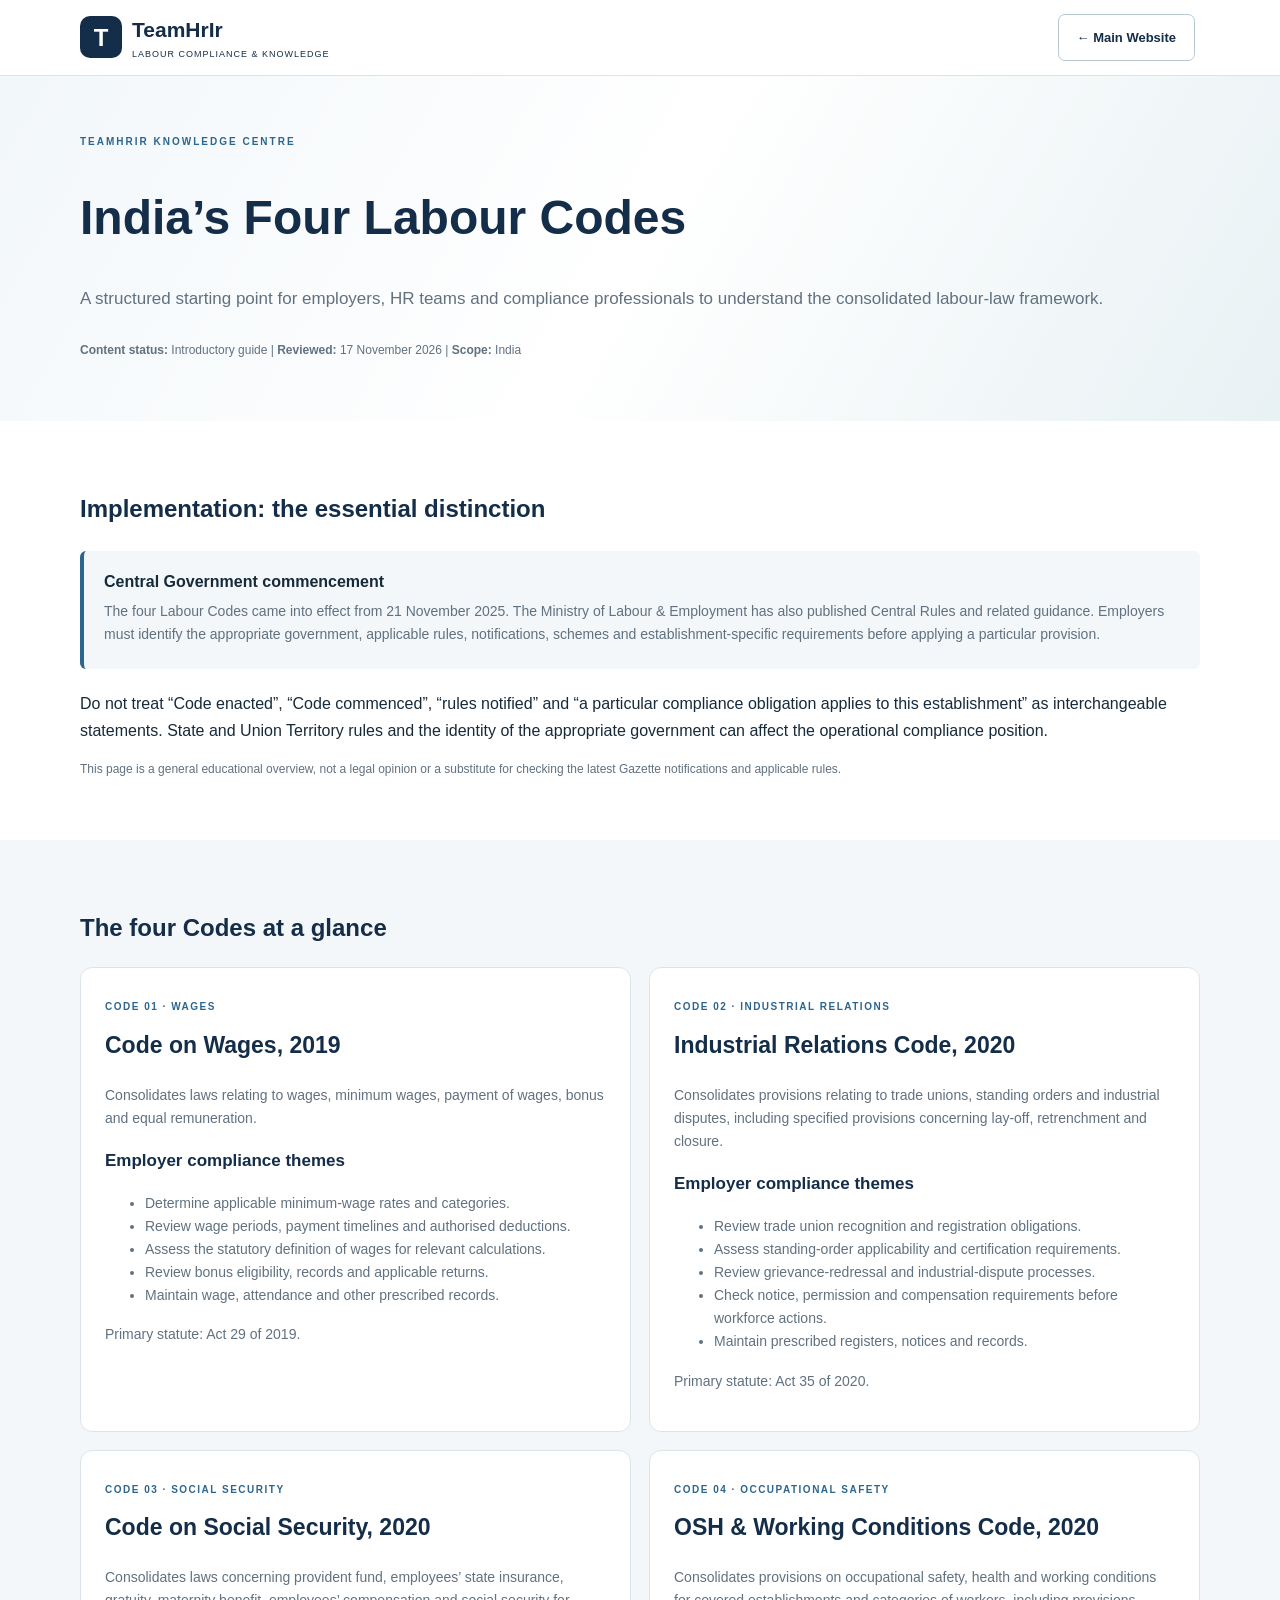
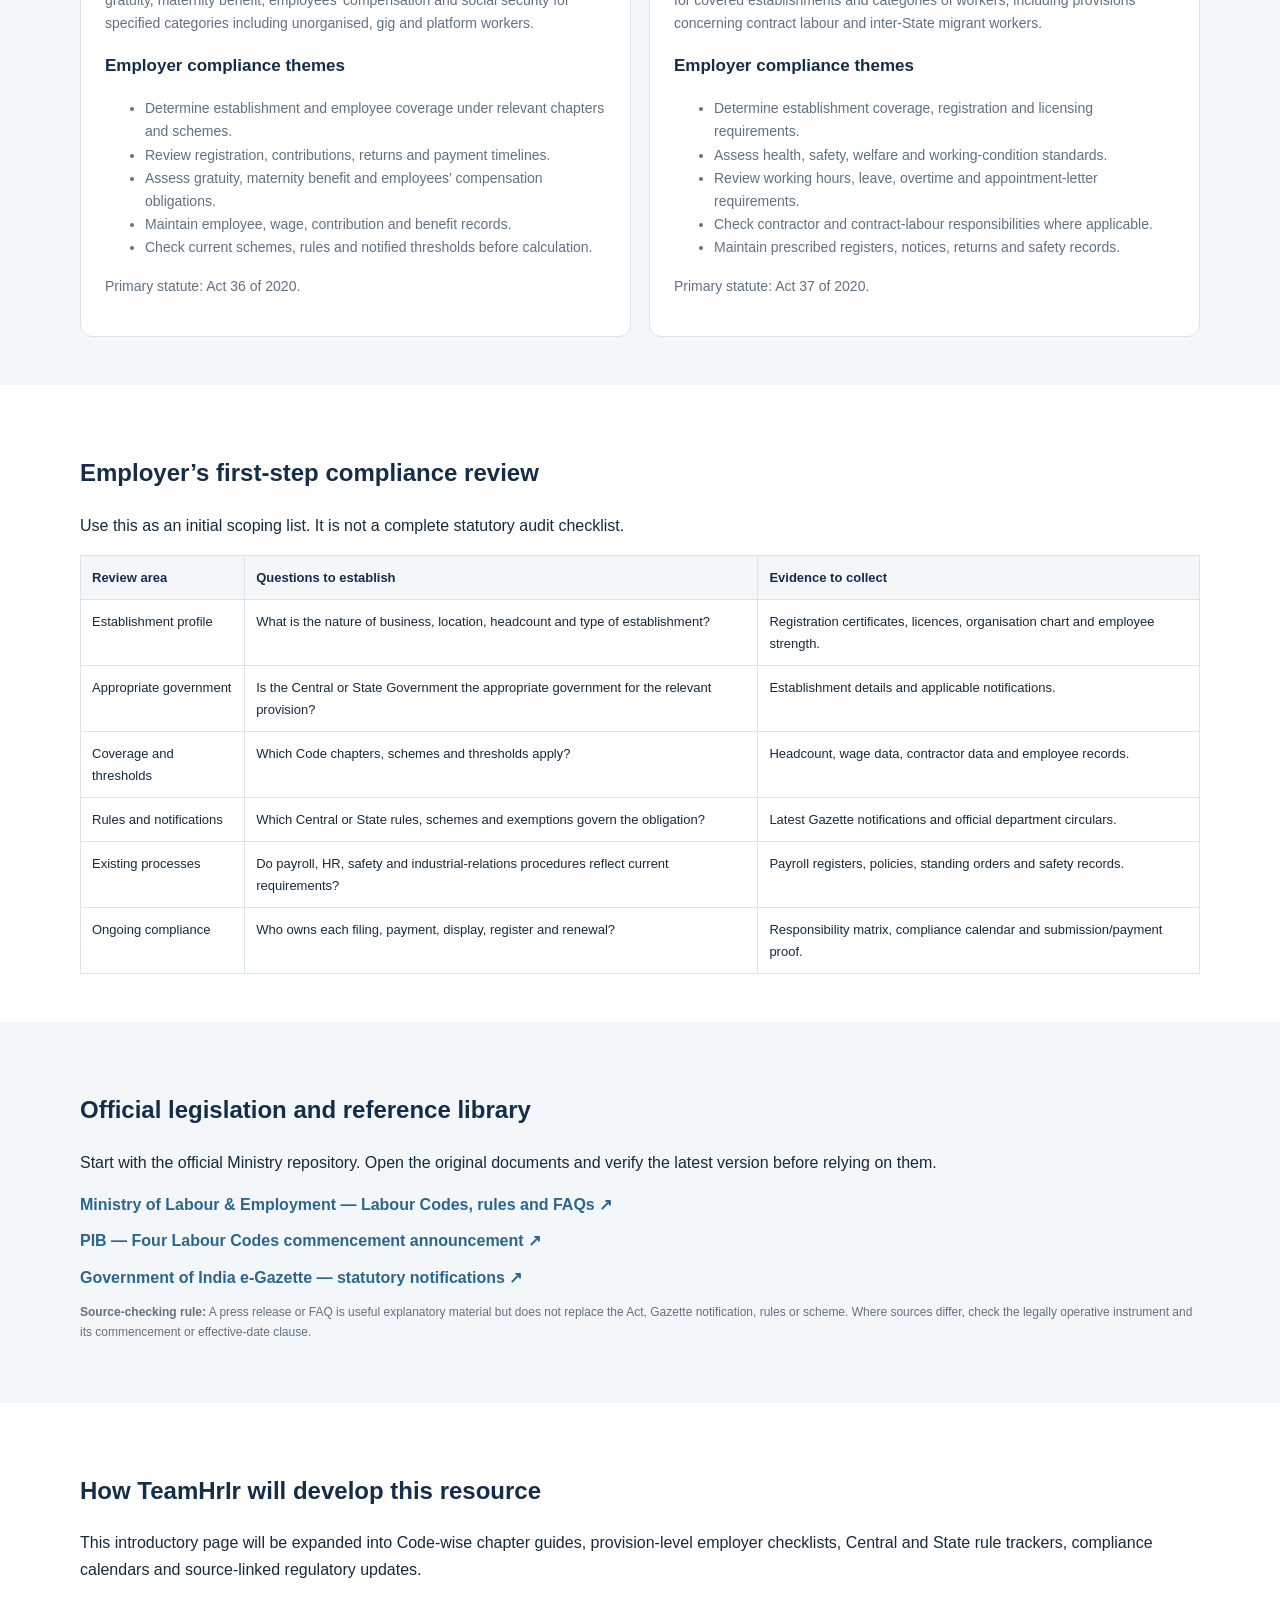
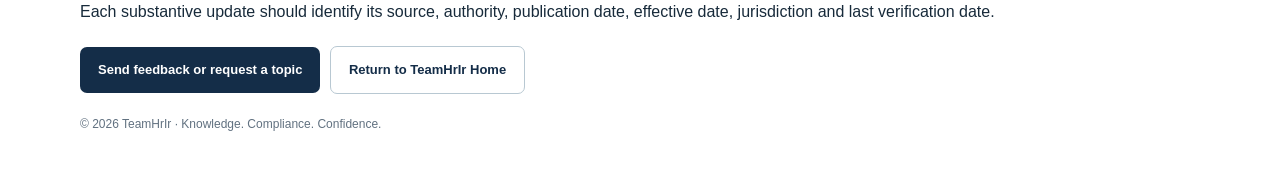
==== labour-codes.html @ 44c3511b "Create labour-codes.html" ====
<!DOCTYPE html>
<html lang="en">
<head>
<meta charset="UTF-8">
<meta name="viewport" content="width=device-width, initial-scale=1">
<meta name="description" content="TeamHrIr Labour Codes Knowledge Centre: practical introductions, employer compliance themes and official Indian labour-law sources.">
<meta name="theme-color" content="#142d48">
<title>Labour Codes Knowledge Centre | TeamHrIr</title>
<link rel="stylesheet" href="assets/styles.css">

<style>
.kc-hero {
  background: linear-gradient(120deg,#f2f7fa,#fff,#e8f1f4);
  padding: 48px 0;
}
.kc-hero h1 {
  font-size: clamp(34px,5vw,48px);
  line-height: 1.15;
  color: var(--navy);
}
.kc-meta {
  font-size: 12px;
  color: var(--muted);
}
.kc-grid {
  display: grid;
  grid-template-columns: repeat(2,minmax(0,1fr));
  gap: 18px;
}
.kc-card {
  border: 1px solid var(--line);
  border-radius: 12px;
  padding: 24px;
  background: #fff;
}
.kc-card h2 {
  font-size: 23px;
  color: var(--navy);
  margin-top: 8px;
}
.kc-card h3 {
  color: var(--navy);
  font-size: 17px;
}
.kc-card p,.kc-card li {
  font-size: 14px;
  color: var(--muted);
}
.kc-label {
  font-size: 10px;
  letter-spacing: 1.5px;
  font-weight: bold;
  color: var(--blue);
}
.kc-callout {
  background: #f3f7f9;
  border-left: 4px solid var(--blue);
  padding: 18px 20px;
  border-radius: 6px;
  margin: 22px 0;
}
.kc-callout p {
  margin: 5px 0;
  color: var(--muted);
  font-size: 14px;
}
.kc-table {
  width: 100%;
  border-collapse: collapse;
  font-size: 13px;
}
.kc-table th,.kc-table td {
  border: 1px solid var(--line);
  padding: 11px;
  text-align: left;
  vertical-align: top;
}
.kc-table th {
  background: #f3f7f9;
  color: var(--navy);
}
.kc-links a {
  display: block;
  margin: 10px 0;
  color: var(--blue);
  font-weight: bold;
  overflow-wrap: anywhere;
}
.kc-section {
  padding: 48px 0;
}
.kc-section h2 {
  color: var(--navy);
}
.kc-small {
  font-size: 12px;
  color: var(--muted);
}
@media(max-width:680px) {
  .kc-grid {
    grid-template-columns: 1fr;
  }
  .kc-table {
    font-size: 12px;
  }
  .kc-table th,.kc-table td {
    padding: 8px;
  }
}
</style>
</head>

<body>

<header class="header">
  <div class="container nav-wrap">
    <a href="index.html" class="brand">
      <span class="logo">T</span>
      <span>
        <strong>TeamHrIr</strong>
        <small>LABOUR COMPLIANCE & KNOWLEDGE</small>
      </span>
    </a>
    <a class="btn secondary" href="index.html">← Main Website</a>
  </div>
</header>

<main>

<section class="kc-hero">
  <div class="container">
    <p class="eyebrow">TEAMHRIR KNOWLEDGE CENTRE</p>
    <h1>India’s Four Labour Codes</h1>
    <p class="lead">
      A structured starting point for employers, HR teams and
      compliance professionals to understand the consolidated
      labour-law framework.
    </p>
    <p class="kc-meta">
      <strong>Content status:</strong> Introductory guide |
      <strong>Reviewed:</strong> 17 November 2026 |
      <strong>Scope:</strong> India
    </p>
  </div>
</section>

<section class="kc-section">
  <div class="container">

    <h2>Implementation: the essential distinction</h2>

    <div class="kc-callout">
      <strong>Central Government commencement</strong>
      <p>
        The four Labour Codes came into effect from
        21 November 2025. The Ministry of Labour & Employment
        has also published Central Rules and related guidance.
        Employers must identify the appropriate government,
        applicable rules, notifications, schemes and
        establishment-specific requirements before applying
        a particular provision.
      </p>
    </div>

    <p>
      Do not treat “Code enacted”, “Code commenced”,
      “rules notified” and “a particular compliance obligation
      applies to this establishment” as interchangeable statements.
      State and Union Territory rules and the identity of the
      appropriate government can affect the operational
      compliance position.
    </p>

    <p class="kc-small">
      This page is a general educational overview, not a legal
      opinion or a substitute for checking the latest Gazette
      notifications and applicable rules.
    </p>

  </div>
</section>

<section class="kc-section" style="background:#f3f7f9">
  <div class="container">

    <h2>The four Codes at a glance</h2>

    <div class="kc-grid">

      <article class="kc-card">
        <span class="kc-label">CODE 01 · WAGES</span>
        <h2>Code on Wages, 2019</h2>

        <p>
          Consolidates laws relating to wages, minimum wages,
          payment of wages, bonus and equal remuneration.
        </p>

        <h3>Employer compliance themes</h3>
        <ul>
          <li>Determine applicable minimum-wage rates and categories.</li>
          <li>Review wage periods, payment timelines and authorised deductions.</li>
          <li>Assess the statutory definition of wages for relevant calculations.</li>
          <li>Review bonus eligibility, records and applicable returns.</li>
          <li>Maintain wage, attendance and other prescribed records.</li>
        </ul>

        <p class="kc-small">Primary statute: Act 29 of 2019.</p>
      </article>

      <article class="kc-card">
        <span class="kc-label">CODE 02 · INDUSTRIAL RELATIONS</span>
        <h2>Industrial Relations Code, 2020</h2>

        <p>
          Consolidates provisions relating to trade unions,
          standing orders and industrial disputes, including
          specified provisions concerning lay-off, retrenchment
          and closure.
        </p>

        <h3>Employer compliance themes</h3>
        <ul>
          <li>Review trade union recognition and registration obligations.</li>
          <li>Assess standing-order applicability and certification requirements.</li>
          <li>Review grievance-redressal and industrial-dispute processes.</li>
          <li>Check notice, permission and compensation requirements before workforce actions.</li>
          <li>Maintain prescribed registers, notices and records.</li>
        </ul>

        <p class="kc-small">Primary statute: Act 35 of 2020.</p>
      </article>

      <article class="kc-card">
        <span class="kc-label">CODE 03 · SOCIAL SECURITY</span>
        <h2>Code on Social Security, 2020</h2>

        <p>
          Consolidates laws concerning provident fund,
          employees’ state insurance, gratuity, maternity benefit,
          employees’ compensation and social security for
          specified categories including unorganised, gig
          and platform workers.
        </p>

        <h3>Employer compliance themes</h3>
        <ul>
          <li>Determine establishment and employee coverage under relevant chapters and schemes.</li>
          <li>Review registration, contributions, returns and payment timelines.</li>
          <li>Assess gratuity, maternity benefit and employees’ compensation obligations.</li>
          <li>Maintain employee, wage, contribution and benefit records.</li>
          <li>Check current schemes, rules and notified thresholds before calculation.</li>
        </ul>

        <p class="kc-small">Primary statute: Act 36 of 2020.</p>
      </article>

      <article class="kc-card">
        <span class="kc-label">CODE 04 · OCCUPATIONAL SAFETY</span>
        <h2>OSH & Working Conditions Code, 2020</h2>

        <p>
          Consolidates provisions on occupational safety,
          health and working conditions for covered establishments
          and categories of workers, including provisions
          concerning contract labour and inter-State migrant workers.
        </p>

        <h3>Employer compliance themes</h3>
        <ul>
          <li>Determine establishment coverage, registration and licensing requirements.</li>
          <li>Assess health, safety, welfare and working-condition standards.</li>
          <li>Review working hours, leave, overtime and appointment-letter requirements.</li>
          <li>Check contractor and contract-labour responsibilities where applicable.</li>
          <li>Maintain prescribed registers, notices, returns and safety records.</li>
        </ul>

        <p class="kc-small">Primary statute: Act 37 of 2020.</p>
      </article>

    </div>
  </div>
</section>

<section class="kc-section">
  <div class="container">

    <h2>Employer’s first-step compliance review</h2>

    <p>
      Use this as an initial scoping list. It is not a
      complete statutory audit checklist.
    </p>

    <table class="kc-table">
      <thead>
        <tr>
          <th>Review area</th>
          <th>Questions to establish</th>
          <th>Evidence to collect</th>
        </tr>
      </thead>

      <tbody>
        <tr>
          <td>Establishment profile</td>
          <td>What is the nature of business, location, headcount and type of establishment?</td>
          <td>Registration certificates, licences, organisation chart and employee strength.</td>
        </tr>

        <tr>
          <td>Appropriate government</td>
          <td>Is the Central or State Government the appropriate government for the relevant provision?</td>
          <td>Establishment details and applicable notifications.</td>
        </tr>

        <tr>
          <td>Coverage and thresholds</td>
          <td>Which Code chapters, schemes and thresholds apply?</td>
          <td>Headcount, wage data, contractor data and employee records.</td>
        </tr>

        <tr>
          <td>Rules and notifications</td>
          <td>Which Central or State rules, schemes and exemptions govern the obligation?</td>
          <td>Latest Gazette notifications and official department circulars.</td>
        </tr>

        <tr>
          <td>Existing processes</td>
          <td>Do payroll, HR, safety and industrial-relations procedures reflect current requirements?</td>
          <td>Payroll registers, policies, standing orders and safety records.</td>
        </tr>

        <tr>
          <td>Ongoing compliance</td>
          <td>Who owns each filing, payment, display, register and renewal?</td>
          <td>Responsibility matrix, compliance calendar and submission/payment proof.</td>
        </tr>
      </tbody>
    </table>

  </div>
</section>

<section class="kc-section" style="background:#f3f7f9">
  <div class="container">

    <h2>Official legislation and reference library</h2>

    <p>
      Start with the official Ministry repository. Open the
      original documents and verify the latest version before
      relying on them.
    </p>

    <div class="kc-links">

      <a href="https://labour.gov.in/offerings/schemes-and-services/details/labour-codes-gzNzQzMtQWa"
         target="_blank" rel="noopener noreferrer">
        Ministry of Labour & Employment — Labour Codes, rules and FAQs ↗
      </a>

      <a href="https://www.pib.gov.in/PressReleasePage.aspx?PRID=2192463"
         target="_blank" rel="noopener noreferrer">
        PIB — Four Labour Codes commencement announcement ↗
      </a>

      <a href="https://egazette.gov.in/"
         target="_blank" rel="noopener noreferrer">
        Government of India e-Gazette — statutory notifications ↗
      </a>

    </div>

    <p class="kc-small">
      <strong>Source-checking rule:</strong>
      A press release or FAQ is useful explanatory material
      but does not replace the Act, Gazette notification,
      rules or scheme. Where sources differ, check the
      legally operative instrument and its commencement
      or effective-date clause.
    </p>

  </div>
</section>

<section class="kc-section">
  <div class="container">

    <h2>How TeamHrIr will develop this resource</h2>

    <p>
      This introductory page will be expanded into Code-wise
      chapter guides, provision-level employer checklists,
      Central and State rule trackers, compliance calendars
      and source-linked regulatory updates.
    </p>

    <p>
      Each substantive update should identify its source,
      authority, publication date, effective date,
      jurisdiction and last verification date.
    </p>

    <p>
      <a class="btn primary"
         href="mailto:teamhrir@gmail.com?subject=Labour%20Codes%20Knowledge%20Centre%20Feedback">
        Send feedback or request a topic
      </a>

      <a class="btn secondary" href="index.html">
        Return to TeamHrIr Home
      </a>
    </p>

    <p class="kc-small">
      © 2026 TeamHrIr · Knowledge. Compliance. Confidence.
    </p>

  </div>
</section>

</main>
</body>
</html>
---- assets/styles.css ----
:root {
  --navy: #142d48;
  --blue: #2c668e;
  --ink: #172a3a;
  --muted: #617180;
  --soft: #f3f7f9;
  --line: #dce4e9;
}

* {
  box-sizing: border-box;
}

html {
  scroll-behavior: smooth;
  scroll-padding-top: 85px;
}

body {
  margin: 0;
  font-family: Arial, sans-serif;
  color: var(--ink);
  line-height: 1.65;
}

a {
  color: inherit;
  text-decoration: none;
}

.container {
  width: min(1120px, 92%);
  margin: auto;
}

.header {
  position: sticky;
  top: 0;
  z-index: 10;
  background: white;
  border-bottom: 1px solid var(--line);
}

.nav-wrap {
  min-height: 75px;
  display: flex;
  justify-content: space-between;
  align-items: center;
  gap: 20px;
}

.brand {
  display: flex;
  align-items: center;
  gap: 10px;
  color: var(--navy);
}

.logo {
  background: var(--navy);
  color: white;
  width: 42px;
  height: 42px;
  display: grid;
  place-items: center;
  border-radius: 10px;
  font-size: 24px;
  font-weight: bold;
}

.brand strong {
  display: block;
  font-size: 21px;
}

.brand small {
  display: block;
  font-size: 9px;
  letter-spacing: 1px;
}

nav {
  display: flex;
  gap: 18px;
  align-items: center;
  font-size: 13px;
  font-weight: bold;
}

nav a:hover {
  color: var(--blue);
}

.nav-button {
  background: var(--navy);
  color: white;
  padding: 10px 15px;
  border-radius: 7px;
}

.menu-toggle {
  display: none;
  border: 0;
  background: white;
  font-size: 24px;
}

.hero {
  padding: 75px 0;
  background: linear-gradient(120deg, #f2f7fa, white, #e8f1f4);
}

.hero-grid,
.split {
  display: grid;
  grid-template-columns: 1.1fr .9fr;
  gap: 50px;
  align-items: center;
}

.eyebrow {
  color: var(--blue);
  font-size: 10px;
  font-weight: bold;
  letter-spacing: 2px;
}

.hero h1 {
  font-size: clamp(40px, 5vw, 62px);
  line-height: 1.1;
  color: var(--navy);
  margin: 15px 0;
}

.hero h1 span {
  color: #3b7896;
}

.lead {
  font-size: 17px;
  color: var(--muted);
  margin-bottom: 28px;
}

.btn {
  display: inline-block;
  padding: 12px 18px;
  border-radius: 7px;
  font-size: 13px;
  font-weight: bold;
  margin: 5px 5px 5px 0;
}

.primary {
  background: var(--navy);
  color: white;
}

.secondary {
  border: 1px solid #b8c8d2;
  color: var(--navy);
}

.tagline {
  margin-top: 25px;
  font-weight: bold;
  color: var(--blue);
}

.hero-panel {
  background: var(--navy);
  color: white;
  border-radius: 15px;
  padding: 28px;
}

.panel-heading {
  color: #b8d0df;
  font-size: 11px;
  letter-spacing: 2px;
}

.focus {
  display: flex;
  gap: 15px;
  align-items: center;
  padding: 20px 0;
  border-top: 1px solid #496078;
}

.focus b {
  color: #8bb8ce;
}

.focus strong,
.focus small {
  display: block;
}

.focus small {
  color: #b7c9d5;
}

.panel-footer {
  font-size: 11px;
  color: #bfd0da;
}

.trust {
  border-bottom: 1px solid var(--line);
}

.trust-grid {
  display: grid;
  grid-template-columns: repeat(3, 1fr);
  gap: 20px;
  padding: 22px 0;
}

.trust-grid strong,
.trust-grid small {
  display: block;
}

.trust-grid strong {
  color: var(--navy);
}

.trust-grid small {
  color: var(--muted);
}

.section {
  padding: 75px 0;
}

.soft {
  background: var(--soft);
}

.section-title {
  text-align: center;
  max-width: 680px;
  margin: 0 auto 40px;
}

.section-title h2,
.split h2 {
  font-size: 36px;
  line-height: 1.2;
  color: var(--navy);
}

.section-title p,
.split p {
  color: var(--muted);
}

.cards {
  display: grid;
  grid-template-columns: repeat(3, 1fr);
  gap: 20px;
}

.products {
  grid-template-columns: repeat(2, 1fr);
}

.card {
  border: 1px solid var(--line);
  border-radius: 12px;
  padding: 25px;
  background: white;
}

.card-icon {
  background: #eaf2f5;
  color: var(--navy);
  width: 45px;
  height: 45px;
  border-radius: 10px;
  display: grid;
  place-items: center;
  font-weight: bold;
}

.card h3 {
  color: var(--navy);
  font-size: 21px;
}

.card p {
  color: var(--muted);
  font-size: 13px;
}

.card a:not(.btn) {
  color: var(--blue);
  font-weight: bold;
  font-size: 13px;
}

.card ul,
.split ul {
  color: var(--muted);
  font-size: 13px;
  padding-left: 20px;
}

.update-box {
  padding: 30px;
  border: 1px solid var(--line);
  border-radius: 12px;
  background: white;
}

.update-box h3 {
  color: var(--navy);
}

.product-label {
  font-size: 10px;
  font-weight: bold;
  color: var(--blue);
}

.price {
  font-weight: bold;
  color: var(--navy) !important;
}

.note {
  text-align: center;
  font-size: 11px;
  color: var(--muted);
  margin-top: 20px;
}

.newsletter {
  background: var(--navy);
  color: white;
  padding: 55px 0;
}

.newsletter-inner {
  display: flex;
  align-items: center;
  justify-content: space-between;
  gap: 30px;
}

.newsletter h2,
.contact h2 {
  font-size: 32px;
}

.newsletter p,
.contact p {
  color: #c4d4df;
}

.light {
  color: #9bc4d5;
}

.white {
  background: white;
  color: var(--navy);
}

.contact {
  background: #1d4264;
  color: white;
  padding: 60px 0;
}

.contact-links {
  display: grid;
  gap: 12px;
}

.contact-links a,
.contact-links div {
  border: 1px solid #648097;
  border-radius: 8px;
  padding: 14px;
}

.contact-links small,
.contact-links strong {
  display: block;
}

.contact-links small {
  color: #b8d0df;
}

footer {
  background: #10243a;
  color: white;
  padding: 30px 0;
}

.footer p,
.footer small {
  color: #bdcbd5;
}

.footer small {
  font-size: 10px;
}

@media(max-width: 850px) {
  nav {
    gap: 10px;
    font-size: 11px;
  }

  .hero-grid,
  .split {
    gap: 25px;
  }
}

@media(max-width: 680px) {
  .menu-toggle {
    display: block;
  }

  nav {
    display: none;
    position: absolute;
    top: 68px;
    left: 0;
    right: 0;
    background: white;
    padding: 20px;
    flex-direction: column;
    align-items: stretch;
  }

  nav.open {
    display: flex;
  }

  .hero-grid,
  .split,
  .cards,
  .products,
  .trust-grid {
    grid-template-columns: 1fr;
  }

  .hero {
    padding: 45px 0;
  }

  .hero h1 {
    font-size: 42px;
  }

  .section {
    padding: 55px 0;
  }

  .newsletter-inner {
    flex-direction: column;
    align-items: flex-start;
  }
}
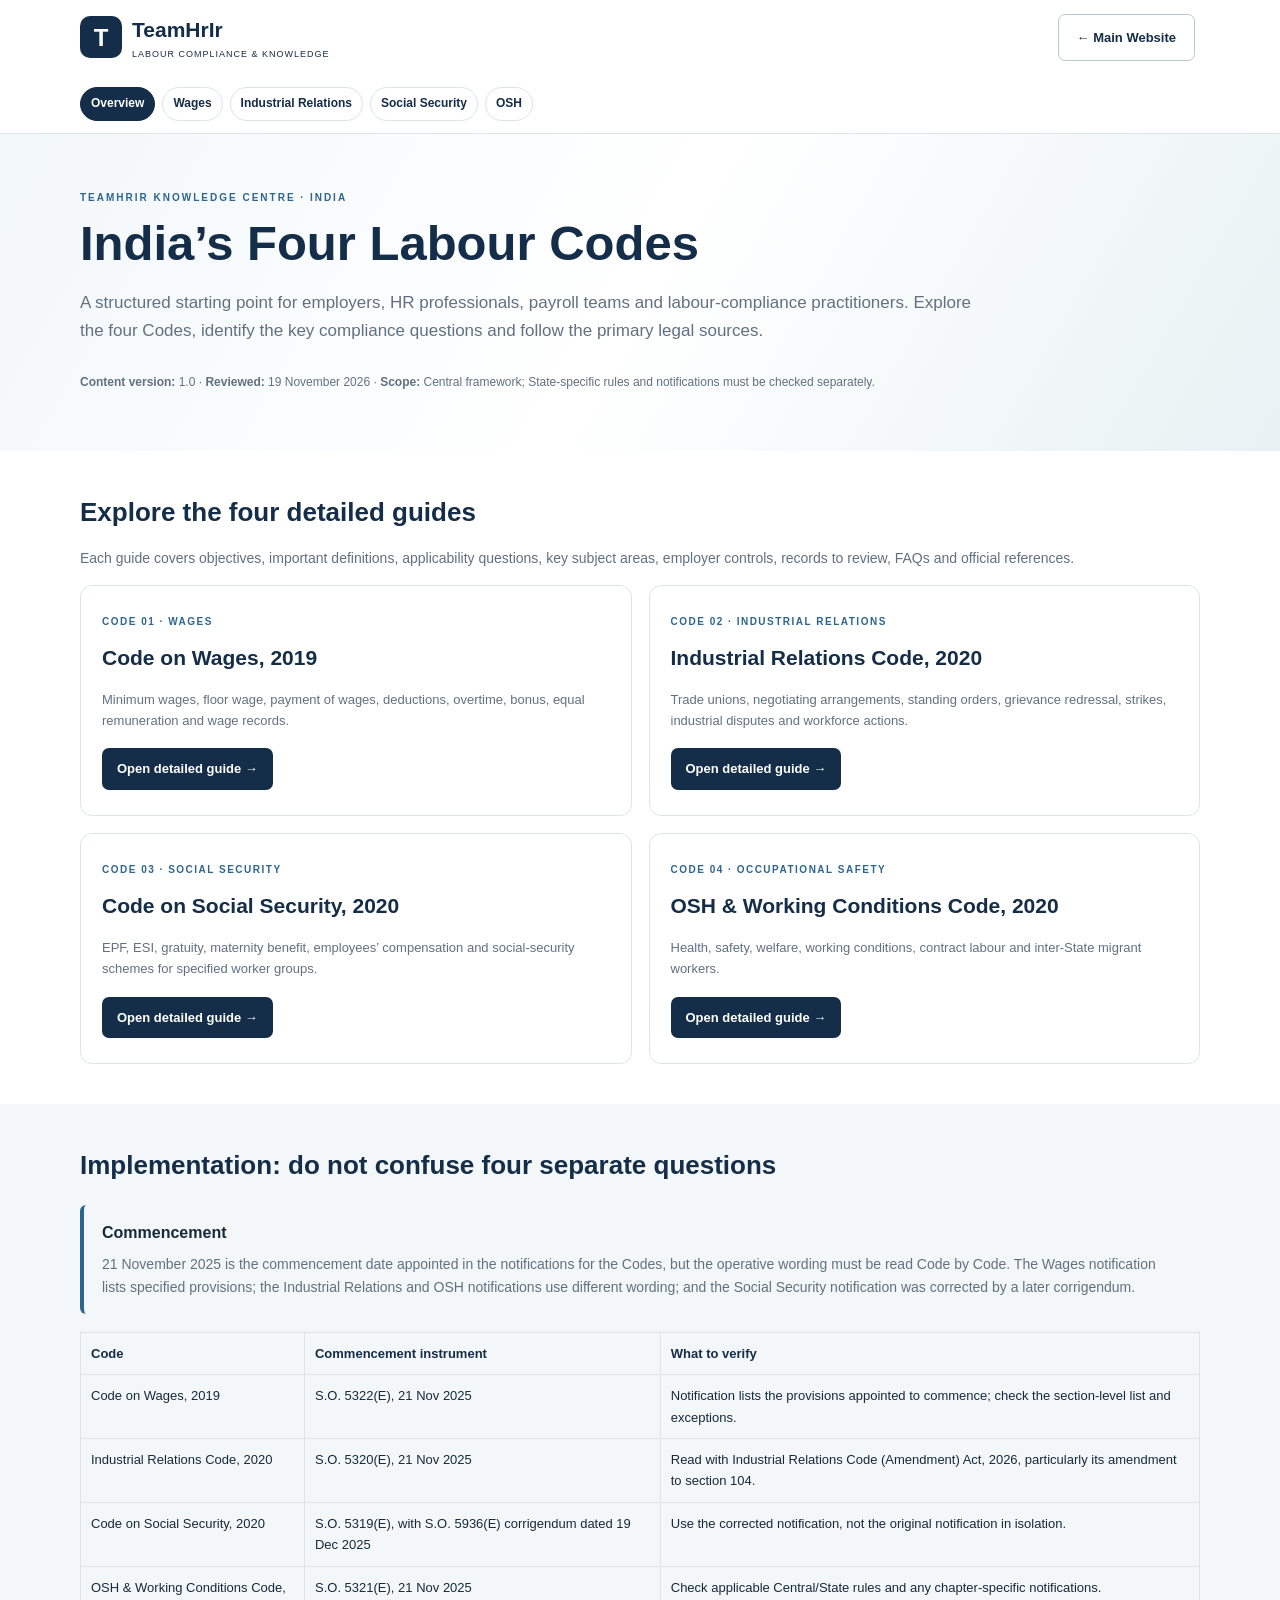
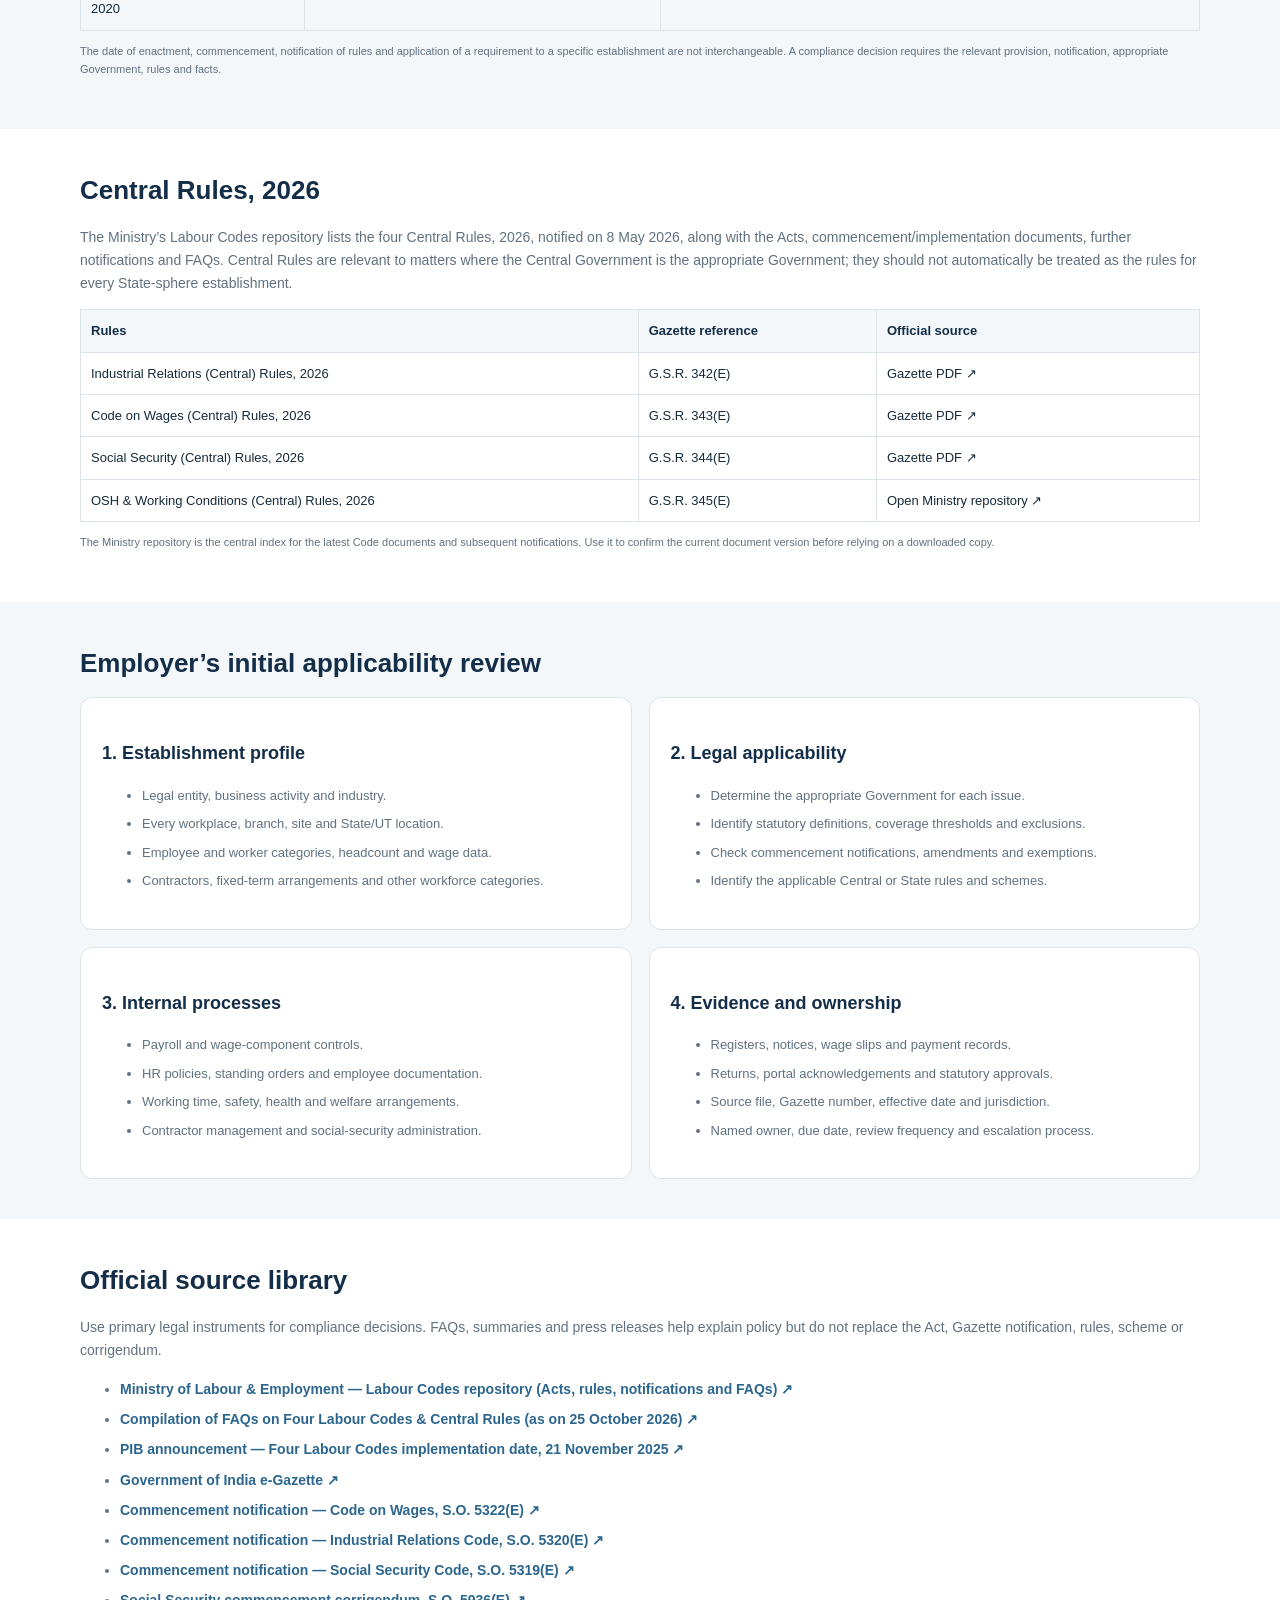
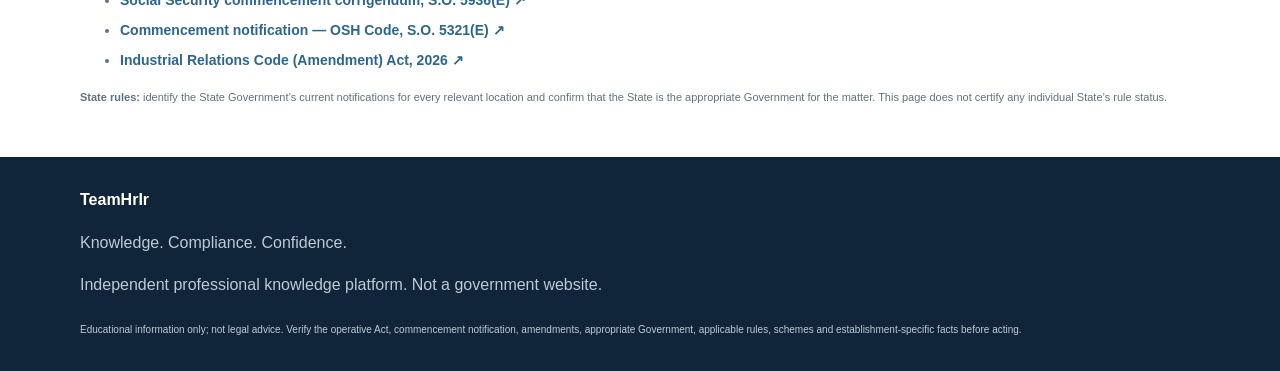
==== commit 1f0cee28: "Update labour-codes.html" ====
--- a/labour-codes.html
+++ b/labour-codes.html
@@ -1,427 +1,283 @@
-
 <!DOCTYPE html>
 <html lang="en">
-<head>
-<meta charset="UTF-8">
-<meta name="viewport" content="width=device-width, initial-scale=1">
-<meta name="description" content="TeamHrIr Labour Codes Knowledge Centre: practical introductions, employer compliance themes and official Indian labour-law sources.">
-<meta name="theme-color" content="#142d48">
-<title>Labour Codes Knowledge Centre | TeamHrIr</title>
-<link rel="stylesheet" href="assets/styles.css">
-
-<style>
-.kc-hero {
-  background: linear-gradient(120deg,#f2f7fa,#fff,#e8f1f4);
-  padding: 48px 0;
-}
-.kc-hero h1 {
-  font-size: clamp(34px,5vw,48px);
-  line-height: 1.15;
-  color: var(--navy);
-}
-.kc-meta {
-  font-size: 12px;
-  color: var(--muted);
-}
-.kc-grid {
-  display: grid;
-  grid-template-columns: repeat(2,minmax(0,1fr));
-  gap: 18px;
-}
-.kc-card {
-  border: 1px solid var(--line);
-  border-radius: 12px;
-  padding: 24px;
-  background: #fff;
-}
-.kc-card h2 {
-  font-size: 23px;
-  color: var(--navy);
-  margin-top: 8px;
-}
-.kc-card h3 {
-  color: var(--navy);
-  font-size: 17px;
-}
-.kc-card p,.kc-card li {
-  font-size: 14px;
-  color: var(--muted);
-}
-.kc-label {
-  font-size: 10px;
-  letter-spacing: 1.5px;
-  font-weight: bold;
-  color: var(--blue);
-}
-.kc-callout {
-  background: #f3f7f9;
-  border-left: 4px solid var(--blue);
-  padding: 18px 20px;
-  border-radius: 6px;
-  margin: 22px 0;
-}
-.kc-callout p {
-  margin: 5px 0;
-  color: var(--muted);
-  font-size: 14px;
-}
-.kc-table {
-  width: 100%;
-  border-collapse: collapse;
-  font-size: 13px;
-}
-.kc-table th,.kc-table td {
-  border: 1px solid var(--line);
-  padding: 11px;
-  text-align: left;
-  vertical-align: top;
-}
-.kc-table th {
-  background: #f3f7f9;
-  color: var(--navy);
-}
-.kc-links a {
-  display: block;
-  margin: 10px 0;
-  color: var(--blue);
-  font-weight: bold;
-  overflow-wrap: anywhere;
-}
-.kc-section {
-  padding: 48px 0;
-}
-.kc-section h2 {
-  color: var(--navy);
-}
-.kc-small {
-  font-size: 12px;
-  color: var(--muted);
-}
-@media(max-width:680px) {
-  .kc-grid {
-    grid-template-columns: 1fr;
-  }
-  .kc-table {
-    font-size: 12px;
-  }
-  .kc-table th,.kc-table td {
-    padding: 8px;
-  }
-}
-</style>
-</head>
-
-<body>
-
-<header class="header">
-  <div class="container nav-wrap">
-    <a href="index.html" class="brand">
-      <span class="logo">T</span>
-      <span>
-        <strong>TeamHrIr</strong>
-        <small>LABOUR COMPLIANCE & KNOWLEDGE</small>
-      </span>
-    </a>
-    <a class="btn secondary" href="index.html">← Main Website</a>
-  </div>
-</header>
-
-<main>
-
-<section class="kc-hero">
-  <div class="container">
-    <p class="eyebrow">TEAMHRIR KNOWLEDGE CENTRE</p>
-    <h1>India’s Four Labour Codes</h1>
-    <p class="lead">
-      A structured starting point for employers, HR teams and
-      compliance professionals to understand the consolidated
-      labour-law framework.
-    </p>
-    <p class="kc-meta">
-      <strong>Content status:</strong> Introductory guide |
-      <strong>Reviewed:</strong> 17 November 2026 |
-      <strong>Scope:</strong> India
-    </p>
-  </div>
-</section>
-
-<section class="kc-section">
-  <div class="container">
-
-    <h2>Implementation: the essential distinction</h2>
-
-    <div class="kc-callout">
-      <strong>Central Government commencement</strong>
-      <p>
-        The four Labour Codes came into effect from
-        21 November 2025. The Ministry of Labour & Employment
-        has also published Central Rules and related guidance.
-        Employers must identify the appropriate government,
-        applicable rules, notifications, schemes and
-        establishment-specific requirements before applying
-        a particular provision.
-      </p>
-    </div>
-
-    <p>
-      Do not treat “Code enacted”, “Code commenced”,
-      “rules notified” and “a particular compliance obligation
-      applies to this establishment” as interchangeable statements.
-      State and Union Territory rules and the identity of the
-      appropriate government can affect the operational
-      compliance position.
-    </p>
-
-    <p class="kc-small">
-      This page is a general educational overview, not a legal
-      opinion or a substitute for checking the latest Gazette
-      notifications and applicable rules.
-    </p>
-
-  </div>
-</section>
-
-<section class="kc-section" style="background:#f3f7f9">
-  <div class="container">
-
-    <h2>The four Codes at a glance</h2>
-
-    <div class="kc-grid">
-
-      <article class="kc-card">
-        <span class="kc-label">CODE 01 · WAGES</span>
-        <h2>Code on Wages, 2019</h2>
-
-        <p>
-          Consolidates laws relating to wages, minimum wages,
-          payment of wages, bonus and equal remuneration.
-        </p>
-
-        <h3>Employer compliance themes</h3>
-        <ul>
-          <li>Determine applicable minimum-wage rates and categories.</li>
-          <li>Review wage periods, payment timelines and authorised deductions.</li>
-          <li>Assess the statutory definition of wages for relevant calculations.</li>
-          <li>Review bonus eligibility, records and applicable returns.</li>
-          <li>Maintain wage, attendance and other prescribed records.</li>
-        </ul>
-
-        <p class="kc-small">Primary statute: Act 29 of 2019.</p>
-      </article>
-
-      <article class="kc-card">
-        <span class="kc-label">CODE 02 · INDUSTRIAL RELATIONS</span>
-        <h2>Industrial Relations Code, 2020</h2>
-
-        <p>
-          Consolidates provisions relating to trade unions,
-          standing orders and industrial disputes, including
-          specified provisions concerning lay-off, retrenchment
-          and closure.
-        </p>
-
-        <h3>Employer compliance themes</h3>
-        <ul>
-          <li>Review trade union recognition and registration obligations.</li>
-          <li>Assess standing-order applicability and certification requirements.</li>
-          <li>Review grievance-redressal and industrial-dispute processes.</li>
-          <li>Check notice, permission and compensation requirements before workforce actions.</li>
-          <li>Maintain prescribed registers, notices and records.</li>
-        </ul>
-
-        <p class="kc-small">Primary statute: Act 35 of 2020.</p>
-      </article>
-
-      <article class="kc-card">
-        <span class="kc-label">CODE 03 · SOCIAL SECURITY</span>
-        <h2>Code on Social Security, 2020</h2>
-
-        <p>
-          Consolidates laws concerning provident fund,
-          employees’ state insurance, gratuity, maternity benefit,
-          employees’ compensation and social security for
-          specified categories including unorganised, gig
-          and platform workers.
-        </p>
-
-        <h3>Employer compliance themes</h3>
-        <ul>
-          <li>Determine establishment and employee coverage under relevant chapters and schemes.</li>
-          <li>Review registration, contributions, returns and payment timelines.</li>
-          <li>Assess gratuity, maternity benefit and employees’ compensation obligations.</li>
-          <li>Maintain employee, wage, contribution and benefit records.</li>
-          <li>Check current schemes, rules and notified thresholds before calculation.</li>
-        </ul>
-
-        <p class="kc-small">Primary statute: Act 36 of 2020.</p>
-      </article>
-
-      <article class="kc-card">
-        <span class="kc-label">CODE 04 · OCCUPATIONAL SAFETY</span>
-        <h2>OSH & Working Conditions Code, 2020</h2>
-
-        <p>
-          Consolidates provisions on occupational safety,
-          health and working conditions for covered establishments
-          and categories of workers, including provisions
-          concerning contract labour and inter-State migrant workers.
-        </p>
-
-        <h3>Employer compliance themes</h3>
-        <ul>
-          <li>Determine establishment coverage, registration and licensing requirements.</li>
-          <li>Assess health, safety, welfare and working-condition standards.</li>
-          <li>Review working hours, leave, overtime and appointment-letter requirements.</li>
-          <li>Check contractor and contract-labour responsibilities where applicable.</li>
-          <li>Maintain prescribed registers, notices, returns and safety records.</li>
-        </ul>
-
-        <p class="kc-small">Primary statute: Act 37 of 2020.</p>
-      </article>
-
-    </div>
-  </div>
-</section>
-
-<section class="kc-section">
-  <div class="container">
-
-    <h2>Employer’s first-step compliance review</h2>
-
-    <p>
-      Use this as an initial scoping list. It is not a
-      complete statutory audit checklist.
-    </p>
-
-    <table class="kc-table">
-      <thead>
-        <tr>
-          <th>Review area</th>
-          <th>Questions to establish</th>
-          <th>Evidence to collect</th>
-        </tr>
-      </thead>
-
-      <tbody>
-        <tr>
-          <td>Establishment profile</td>
-          <td>What is the nature of business, location, headcount and type of establishment?</td>
-          <td>Registration certificates, licences, organisation chart and employee strength.</td>
-        </tr>
-
-        <tr>
-          <td>Appropriate government</td>
-          <td>Is the Central or State Government the appropriate government for the relevant provision?</td>
-          <td>Establishment details and applicable notifications.</td>
-        </tr>
-
-        <tr>
-          <td>Coverage and thresholds</td>
-          <td>Which Code chapters, schemes and thresholds apply?</td>
-          <td>Headcount, wage data, contractor data and employee records.</td>
-        </tr>
-
-        <tr>
-          <td>Rules and notifications</td>
-          <td>Which Central or State rules, schemes and exemptions govern the obligation?</td>
-          <td>Latest Gazette notifications and official department circulars.</td>
-        </tr>
-
-        <tr>
-          <td>Existing processes</td>
-          <td>Do payroll, HR, safety and industrial-relations procedures reflect current requirements?</td>
-          <td>Payroll registers, policies, standing orders and safety records.</td>
-        </tr>
-
-        <tr>
-          <td>Ongoing compliance</td>
-          <td>Who owns each filing, payment, display, register and renewal?</td>
-          <td>Responsibility matrix, compliance calendar and submission/payment proof.</td>
-        </tr>
-      </tbody>
-    </table>
-
-  </div>
-</section>
-
-<section class="kc-section" style="background:#f3f7f9">
-  <div class="container">
-
-    <h2>Official legislation and reference library</h2>
-
-    <p>
-      Start with the official Ministry repository. Open the
-      original documents and verify the latest version before
-      relying on them.
-    </p>
-
-    <div class="kc-links">
-
-      <a href="https://labour.gov.in/offerings/schemes-and-services/details/labour-codes-gzNzQzMtQWa"
-         target="_blank" rel="noopener noreferrer">
-        Ministry of Labour & Employment — Labour Codes, rules and FAQs ↗
-      </a>
-
-      <a href="https://www.pib.gov.in/PressReleasePage.aspx?PRID=2192463"
-         target="_blank" rel="noopener noreferrer">
-        PIB — Four Labour Codes commencement announcement ↗
-      </a>
-
-      <a href="https://egazette.gov.in/"
-         target="_blank" rel="noopener noreferrer">
-        Government of India e-Gazette — statutory notifications ↗
-      </a>
-
-    </div>
-
-    <p class="kc-small">
-      <strong>Source-checking rule:</strong>
-      A press release or FAQ is useful explanatory material
-      but does not replace the Act, Gazette notification,
-      rules or scheme. Where sources differ, check the
-      legally operative instrument and its commencement
-      or effective-date clause.
-    </p>
-
-  </div>
-</section>
-
-<section class="kc-section">
-  <div class="container">
-
-    <h2>How TeamHrIr will develop this resource</h2>
-
-    <p>
-      This introductory page will be expanded into Code-wise
-      chapter guides, provision-level employer checklists,
-      Central and State rule trackers, compliance calendars
-      and source-linked regulatory updates.
-    </p>
-
-    <p>
-      Each substantive update should identify its source,
-      authority, publication date, effective date,
-      jurisdiction and last verification date.
-    </p>
-
-    <p>
-      <a class="btn primary"
-         href="mailto:teamhrir@gmail.com?subject=Labour%20Codes%20Knowledge%20Centre%20Feedback">
-        Send feedback or request a topic
-      </a>
-
-      <a class="btn secondary" href="index.html">
-        Return to TeamHrIr Home
-      </a>
-    </p>
-
-    <p class="kc-small">
-      © 2026 TeamHrIr · Knowledge. Compliance. Confidence.
-    </p>
-
-  </div>
-</section>
-
-</main>
-</body>
-</html>
+  <head>
+    <meta charset="UTF-8">
+    <meta name="viewport" content="width=device-width, initial-scale=1">
+    <meta name="description" content="Overview of the four Indian Labour Codes, commencement instruments, Central Rules 2026 and employer applicability review.">
+    <meta name="theme-color" content="#142d48">
+    <title>Labour Codes Knowledge Centre | TeamHrIr</title>
+    <link rel="stylesheet" href="assets/styles.css"><style>
+.kc-hero{padding:46px 0;background:linear-gradient(120deg,#f2f7fa,#fff,#e8f1f4)}
+.kc-hero h1{font-size:clamp(34px,5vw,49px);line-height:1.13;color:var(--navy);margin:10px 0}
+.kc-hero .lead{max-width:900px}
+.kc-meta{font-size:12px;color:var(--muted)}
+.kc-subnav{display:flex;gap:7px;flex-wrap:wrap;padding:12px 0;overflow-x:auto}
+.kc-subnav a{font-size:12px;font-weight:bold;color:var(--navy);border:1px solid var(--line);border-radius:20px;padding:6px 10px;white-space:nowrap}
+.kc-subnav a.active{background:var(--navy);color:#fff;border-color:var(--navy)}
+.kc-section{padding:40px 0}
+.kc-section h2{font-size:26px;color:var(--navy);margin:0 0 12px}
+.kc-section h3{font-size:18px;color:var(--navy);margin:20px 0 6px}
+.kc-section p,.kc-section li{font-size:14px;color:var(--muted)}
+.kc-section li{margin:7px 0}
+.kc-grid{display:grid;grid-template-columns:repeat(2,minmax(0,1fr));gap:17px}
+.kc-card{border:1px solid var(--line);border-radius:12px;padding:21px;background:#fff}
+.kc-card h2{font-size:21px;margin:8px 0}
+.kc-card p,.kc-card li{font-size:13px;color:var(--muted)}
+.kc-label{font-size:10px;letter-spacing:1.5px;color:var(--blue);font-weight:bold}
+.kc-callout{background:#f3f7f9;border-left:4px solid var(--blue);border-radius:6px;padding:15px 18px;margin:18px 0}
+.kc-callout p{margin:6px 0 0}
+.kc-table{width:100%;border-collapse:collapse;font-size:13px}
+.kc-table th,.kc-table td{border:1px solid var(--line);padding:10px;text-align:left;vertical-align:top}
+.kc-table th{background:#f3f7f9;color:var(--navy)}
+.kc-links a{color:var(--blue);font-weight:bold;overflow-wrap:anywhere}
+.kc-small{font-size:11px!important;color:var(--muted)}
+.kc-action{border:1px solid var(--line);border-radius:9px;background:#fff;padding:14px;margin:11px 0}
+.kc-action strong{color:var(--navy)}
+.kc-action p{margin:5px 0 0}
+.kc-btn{display:inline-block;background:var(--navy);color:#fff!important;padding:10px 15px;border-radius:7px;font-size:13px;font-weight:bold;margin:4px 5px 4px 0}
+.kc-btn.alt{background:#fff;color:var(--navy)!important;border:1px solid #b8c8d2}
+@media(max-width:680px){.kc-grid{grid-template-columns:1fr}.kc-section{padding:29px 0}.kc-table{font-size:11px}.kc-table th,.kc-table td{padding:7px}}
+</style></head>
+    <body>
+      <header class="header">
+        <div class="container nav-wrap">
+          <a href="index.html" class="brand">
+            <span class="logo">T</span>
+            <span>
+              <strong>TeamHrIr</strong>
+              <small>LABOUR COMPLIANCE &amp; KNOWLEDGE</small>
+            </span>
+          </a>
+          <a class="btn secondary" href="index.html">← Main Website</a>
+        </div>
+        <div class="container kc-subnav">
+          <a class="active" href="labour-codes.html">Overview</a>
+          <a class="" href="code-on-wages.html">Wages</a>
+          <a class="" href="industrial-relations.html">Industrial Relations</a>
+          <a class="" href="social-security.html">Social Security</a>
+          <a class="" href="osh-code.html">OSH</a>
+        </div>
+      </header>
+      <main>
+        <section class="kc-hero">
+          <div class="container">
+            <p class="eyebrow">TEAMHRIR KNOWLEDGE CENTRE · INDIA</p>
+            <h1>India’s Four Labour Codes</h1>
+            <p class="lead">A structured starting point for employers, HR professionals, payroll teams and labour-compliance practitioners. Explore the four Codes, identify the key compliance questions and follow the primary legal sources.</p>
+            <p class="kc-meta">
+              <b>Content version:</b> 1.0 · <b>Reviewed:</b> 19 November 2026 · <b>Scope:</b> Central framework; State-specific rules and notifications must be checked separately.</p>
+            </div>
+          </section>
+          <section class="kc-section">
+            <div class="container">
+              <h2>Explore the four detailed guides</h2>
+              <p>Each guide covers objectives, important definitions, applicability questions, key subject areas, employer controls, records to review, FAQs and official references.</p>
+              <div class="kc-grid">
+                <article class="kc-card">
+                  <span class="kc-label">CODE 01 · WAGES</span>
+                  <h2>Code on Wages, 2019</h2>
+                  <p>Minimum wages, floor wage, payment of wages, deductions, overtime, bonus, equal remuneration and wage records.</p>
+                  <a class="kc-btn" href="code-on-wages.html">Open detailed guide →</a>
+                </article>
+                <article class="kc-card">
+                  <span class="kc-label">CODE 02 · INDUSTRIAL RELATIONS</span>
+                  <h2>Industrial Relations Code, 2020</h2>
+                  <p>Trade unions, negotiating arrangements, standing orders, grievance redressal, strikes, industrial disputes and workforce actions.</p>
+                  <a class="kc-btn" href="industrial-relations.html">Open detailed guide →</a>
+                </article>
+                <article class="kc-card">
+                  <span class="kc-label">CODE 03 · SOCIAL SECURITY</span>
+                  <h2>Code on Social Security, 2020</h2>
+                  <p>EPF, ESI, gratuity, maternity benefit, employees’ compensation and social-security schemes for specified worker groups.</p>
+                  <a class="kc-btn" href="social-security.html">Open detailed guide →</a>
+                </article>
+                <article class="kc-card">
+                  <span class="kc-label">CODE 04 · OCCUPATIONAL SAFETY</span>
+                  <h2>OSH &amp; Working Conditions Code, 2020</h2>
+                  <p>Health, safety, welfare, working conditions, contract labour and inter-State migrant workers.</p>
+                  <a class="kc-btn" href="osh-code.html">Open detailed guide →</a>
+                </article>
+              </div>
+            </div>
+          </section>
+          <section class="kc-section soft">
+            <div class="container">
+              <h2>Implementation: do not confuse four separate questions</h2>
+              <div class="kc-callout">
+                <b>Commencement</b>
+                <p>21 November 2025 is the commencement date appointed in the notifications for the Codes, but the operative wording must be read Code by Code. The Wages notification lists specified provisions; the Industrial Relations and OSH notifications use different wording; and the Social Security notification was corrected by a later corrigendum.</p>
+              </div>
+              <table class="kc-table">
+                <thead>
+                  <tr>
+                    <th>Code</th>
+                    <th>Commencement instrument</th>
+                    <th>What to verify</th>
+                  </tr>
+                </thead>
+                <tbody>
+                  <tr>
+                    <td>Code on Wages, 2019</td>
+                    <td>S.O. 5322(E), 21 Nov 2025</td>
+                    <td>Notification lists the provisions appointed to commence; check the section-level list and exceptions.</td>
+                  </tr>
+                  <tr>
+                    <td>Industrial Relations Code, 2020</td>
+                    <td>S.O. 5320(E), 21 Nov 2025</td>
+                    <td>Read with Industrial Relations Code (Amendment) Act, 2026, particularly its amendment to section 104.</td>
+                  </tr>
+                  <tr>
+                    <td>Code on Social Security, 2020</td>
+                    <td>S.O. 5319(E), with S.O. 5936(E) corrigendum dated 19 Dec 2025</td>
+                    <td>Use the corrected notification, not the original notification in isolation.</td>
+                  </tr>
+                  <tr>
+                    <td>OSH &amp; Working Conditions Code, 2020</td>
+                    <td>S.O. 5321(E), 21 Nov 2025</td>
+                    <td>Check applicable Central/State rules and any chapter-specific notifications.</td>
+                  </tr>
+                </tbody>
+              </table>
+              <p class="kc-small">The date of enactment, commencement, notification of rules and application of a requirement to a specific establishment are not interchangeable. A compliance decision requires the relevant provision, notification, appropriate Government, rules and facts.</p>
+            </div>
+          </section>
+          <section class="kc-section">
+            <div class="container">
+              <h2>Central Rules, 2026</h2>
+              <p>The Ministry’s Labour Codes repository lists the four Central Rules, 2026, notified on 8 May 2026, along with the Acts, commencement/implementation documents, further notifications and FAQs. Central Rules are relevant to matters where the Central Government is the appropriate Government; they should not automatically be treated as the rules for every State-sphere establishment.</p>
+              <table class="kc-table">
+                <thead>
+                  <tr>
+                    <th>Rules</th>
+                    <th>Gazette reference</th>
+                    <th>Official source</th>
+                  </tr>
+                </thead>
+                <tbody>
+                  <tr>
+                    <td>Industrial Relations (Central) Rules, 2026</td>
+                    <td>G.S.R. 342(E)</td>
+                    <td>
+                      <a href="https://egazette.gov.in/WriteReadData/2026/272336.pdf" target="_blank" rel="noopener">Gazette PDF ↗</a>
+                    </td>
+                  </tr>
+                  <tr>
+                    <td>Code on Wages (Central) Rules, 2026</td>
+                    <td>G.S.R. 343(E)</td>
+                    <td>
+                      <a href="https://egazette.gov.in/WriteReadData/2026/272365.pdf" target="_blank" rel="noopener">Gazette PDF ↗</a>
+                    </td>
+                  </tr>
+                  <tr>
+                    <td>Social Security (Central) Rules, 2026</td>
+                    <td>G.S.R. 344(E)</td>
+                    <td>
+                      <a href="https://egazette.gov.in/WriteReadData/2026/272366.pdf" target="_blank" rel="noopener">Gazette PDF ↗</a>
+                    </td>
+                  </tr>
+                  <tr>
+                    <td>OSH &amp; Working Conditions (Central) Rules, 2026</td>
+                    <td>G.S.R. 345(E)</td>
+                    <td>
+                      <a href="https://www.labour.gov.in/offerings/schemes-and-services/details/labour-codes-gzNzQzMtQWa" target="_blank" rel="noopener">Open Ministry repository ↗</a>
+                    </td>
+                  </tr>
+                </tbody>
+              </table>
+              <p class="kc-small">The Ministry repository is the central index for the latest Code documents and subsequent notifications. Use it to confirm the current document version before relying on a downloaded copy.</p>
+            </div>
+          </section>
+          <section class="kc-section soft">
+            <div class="container">
+              <h2>Employer’s initial applicability review</h2>
+              <div class="kc-grid">
+                <div class="kc-card">
+                  <h3>1. Establishment profile</h3>
+                  <ul>
+                    <li>Legal entity, business activity and industry.</li>
+                    <li>Every workplace, branch, site and State/UT location.</li>
+                    <li>Employee and worker categories, headcount and wage data.</li>
+                    <li>Contractors, fixed-term arrangements and other workforce categories.</li>
+                  </ul>
+                </div>
+                <div class="kc-card">
+                  <h3>2. Legal applicability</h3>
+                  <ul>
+                    <li>Determine the appropriate Government for each issue.</li>
+                    <li>Identify statutory definitions, coverage thresholds and exclusions.</li>
+                    <li>Check commencement notifications, amendments and exemptions.</li>
+                    <li>Identify the applicable Central or State rules and schemes.</li>
+                  </ul>
+                </div>
+                <div class="kc-card">
+                  <h3>3. Internal processes</h3>
+                  <ul>
+                    <li>Payroll and wage-component controls.</li>
+                    <li>HR policies, standing orders and employee documentation.</li>
+                    <li>Working time, safety, health and welfare arrangements.</li>
+                    <li>Contractor management and social-security administration.</li>
+                  </ul>
+                </div>
+                <div class="kc-card">
+                  <h3>4. Evidence and ownership</h3>
+                  <ul>
+                    <li>Registers, notices, wage slips and payment records.</li>
+                    <li>Returns, portal acknowledgements and statutory approvals.</li>
+                    <li>Source file, Gazette number, effective date and jurisdiction.</li>
+                    <li>Named owner, due date, review frequency and escalation process.</li>
+                  </ul>
+                </div>
+              </div>
+            </div>
+          </section>
+          <section class="kc-section">
+            <div class="container">
+              <h2>Official source library</h2>
+              <p>Use primary legal instruments for compliance decisions. FAQs, summaries and press releases help explain policy but do not replace the Act, Gazette notification, rules, scheme or corrigendum.</p>
+              <ul class="kc-links">
+                <li>
+                  <a href="https://www.labour.gov.in/offerings/schemes-and-services/details/labour-codes-gzNzQzMtQWa" target="_blank" rel="noopener noreferrer">Ministry of Labour & Employment — Labour Codes repository (Acts, rules, notifications and FAQs) ↗</a>
+                </li>
+                <li>
+                  <a href="https://www.labour.gov.in/static/uploads/2026/11/da640b1558a315e81e22ce5ac12f463f.pdf" target="_blank" rel="noopener noreferrer">Compilation of FAQs on Four Labour Codes & Central Rules (as on 25 October 2026) ↗</a>
+                </li>
+                <li>
+                  <a href="https://www.pib.gov.in/PressReleasePage.aspx?PRID=2192463" target="_blank" rel="noopener noreferrer">PIB announcement — Four Labour Codes implementation date, 21 November 2025 ↗</a>
+                </li>
+                <li>
+                  <a href="https://egazette.gov.in/" target="_blank" rel="noopener noreferrer">Government of India e-Gazette ↗</a>
+                </li>
+                <li>
+                  <a href="https://egazette.gov.in/WriteReadData/2025/267885.pdf" target="_blank" rel="noopener noreferrer">Commencement notification — Code on Wages, S.O. 5322(E) ↗</a>
+                </li>
+                <li>
+                  <a href="https://egazette.gov.in/WriteReadData/2025/267883.pdf" target="_blank" rel="noopener noreferrer">Commencement notification — Industrial Relations Code, S.O. 5320(E) ↗</a>
+                </li>
+                <li>
+                  <a href="https://egazette.gov.in/WriteReadData/2025/267882.pdf" target="_blank" rel="noopener noreferrer">Commencement notification — Social Security Code, S.O. 5319(E) ↗</a>
+                </li>
+                <li>
+                  <a href="https://egazette.gov.in/WriteReadData/2025/268694.pdf" target="_blank" rel="noopener noreferrer">Social Security commencement corrigendum, S.O. 5936(E) ↗</a>
+                </li>
+                <li>
+                  <a href="https://egazette.gov.in/WriteReadData/2025/267884.pdf" target="_blank" rel="noopener noreferrer">Commencement notification — OSH Code, S.O. 5321(E) ↗</a>
+                </li>
+                <li>
+                  <a href="https://egazette.gov.in/WriteReadData/2026/270186.pdf" target="_blank" rel="noopener noreferrer">Industrial Relations Code (Amendment) Act, 2026 ↗</a>
+                </li>
+              </ul>
+              <p class="kc-small">
+                <b>State rules:</b> identify the State Government’s current notifications for every relevant location and confirm that the State is the appropriate Government for the matter. This page does not certify any individual State’s rule status.</p>
+              </div>
+            </section>
+          </main>
+          <footer>
+            <div class="container footer">
+              <strong>TeamHrIr</strong>
+              <p>Knowledge. Compliance. Confidence.</p>
+              <p>Independent professional knowledge platform. Not a government website.</p>
+              <small>Educational information only; not legal advice. Verify the operative Act, commencement notification, amendments, appropriate Government, applicable rules, schemes and establishment-specific facts before acting.</small>
+            </div>
+          </footer>
+        </body>
+      </html>
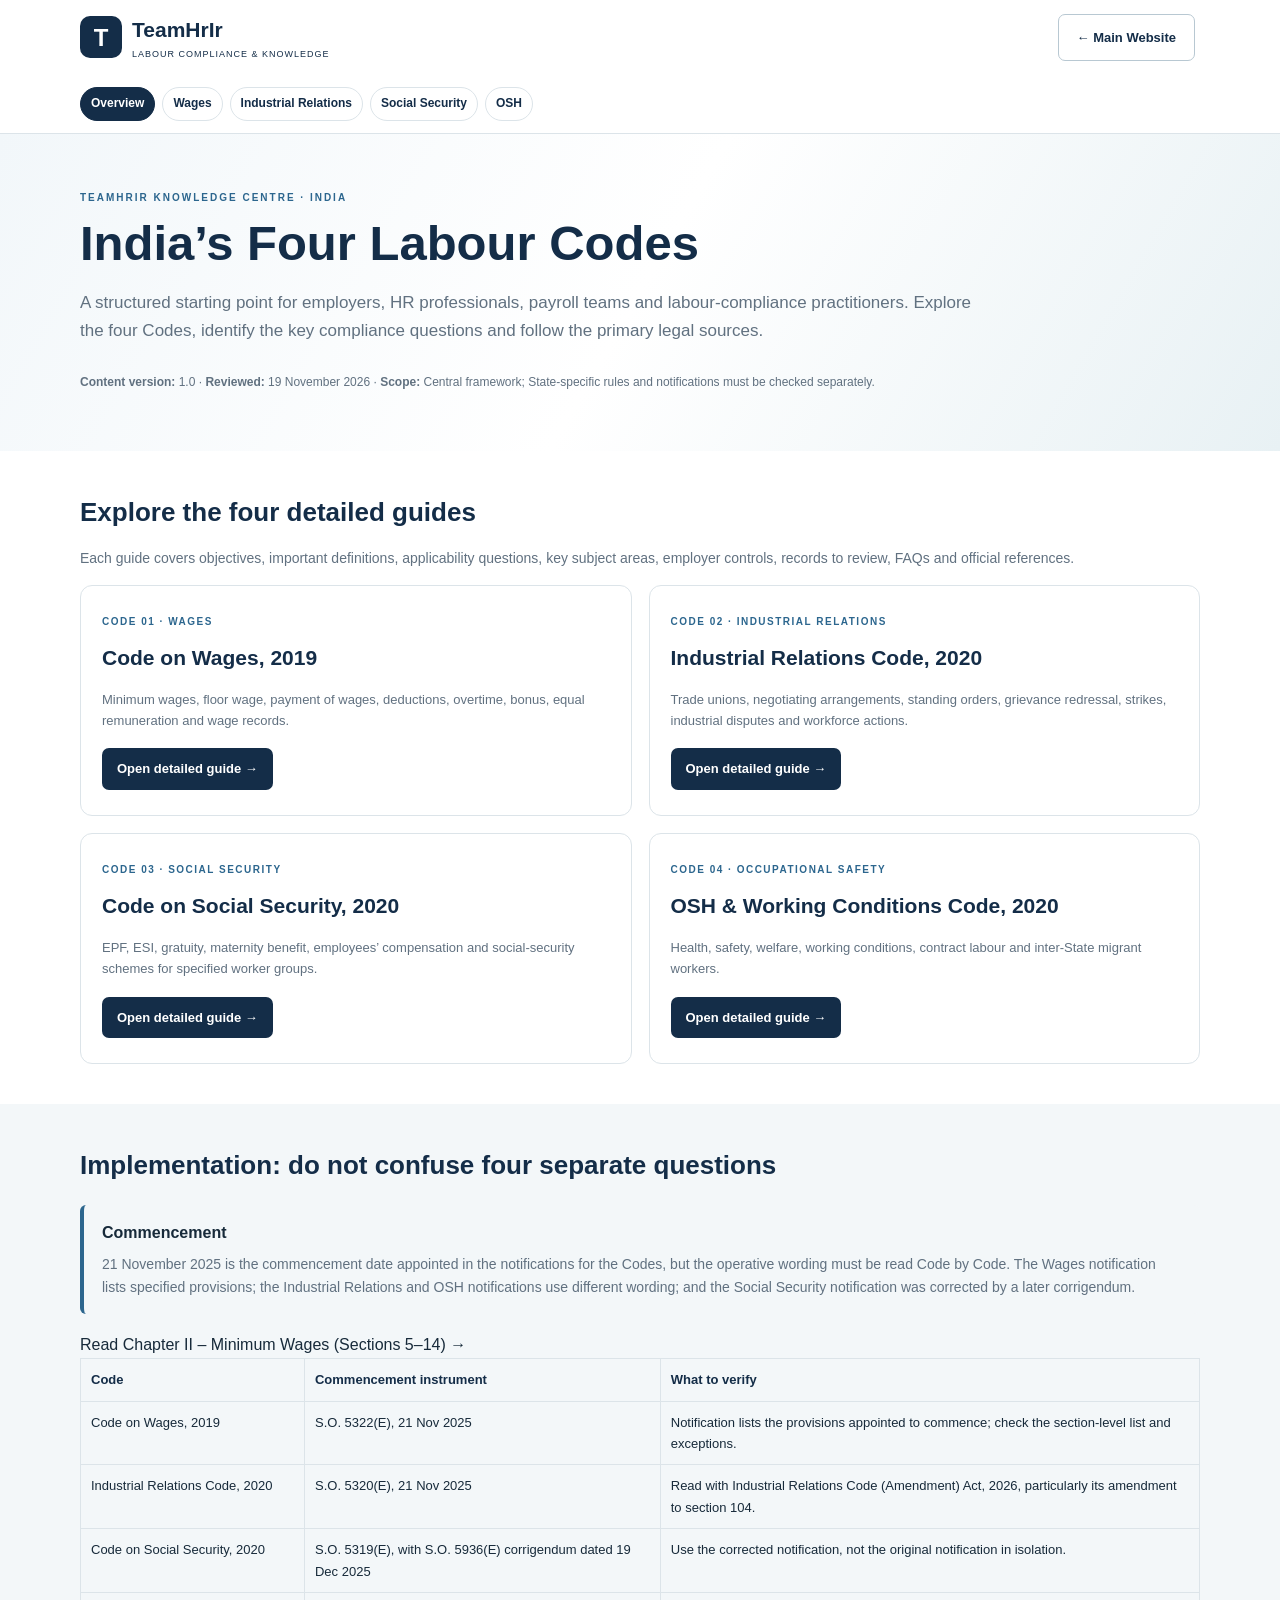
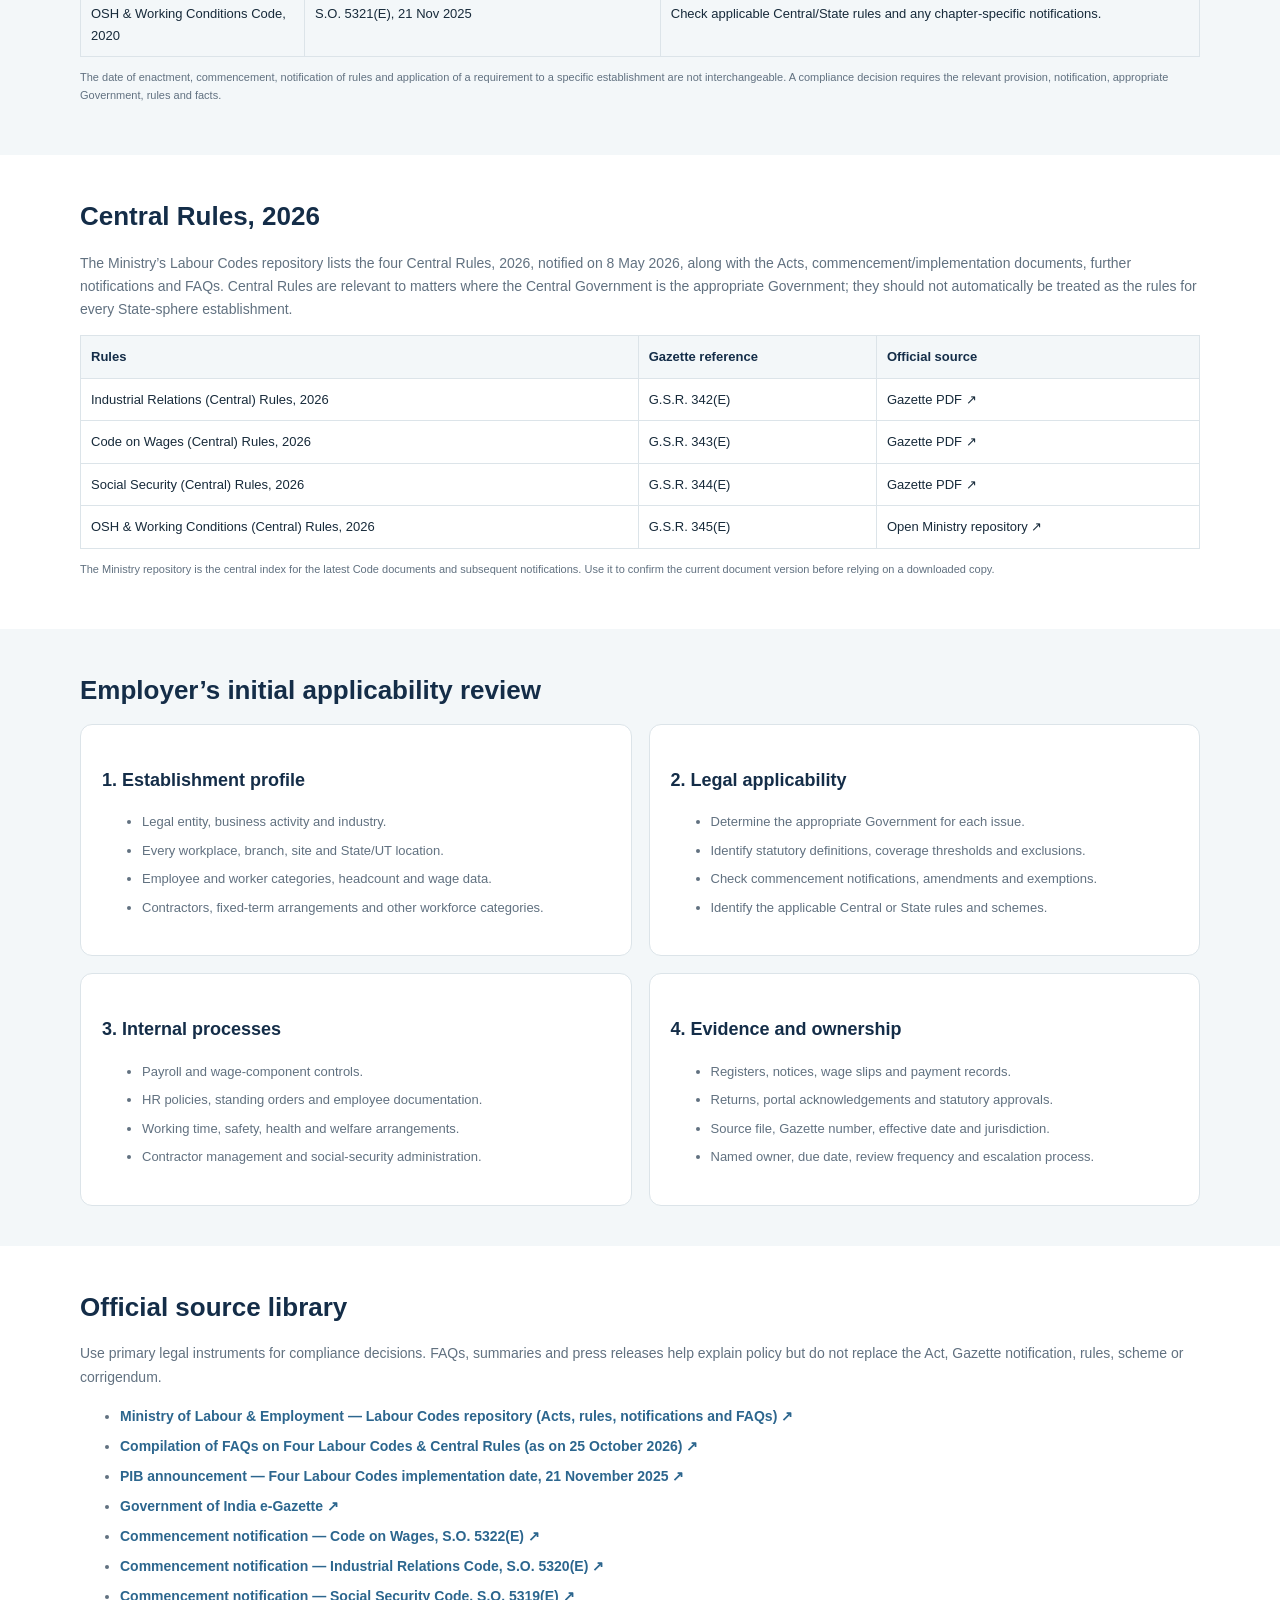
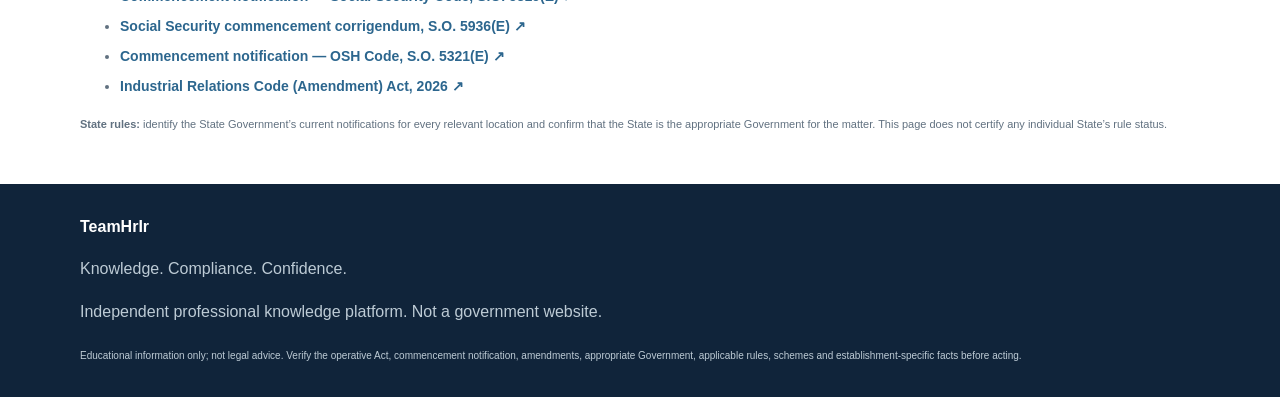
==== commit d83bb644: "Update labour-codes.html" ====
--- a/labour-codes.html
+++ b/labour-codes.html
@@ -118,6 +118,9 @@
                 <tbody>
                   <tr>
                     <td>Code on Wages, 2019</td>
+                    <a href="wages-chapter-2-minimum-wages.html">
+  Read Chapter II – Minimum Wages (Sections 5–14) →
+                    </a>
                     <td>S.O. 5322(E), 21 Nov 2025</td>
                     <td>Notification lists the provisions appointed to commence; check the section-level list and exceptions.</td>
                   </tr>
